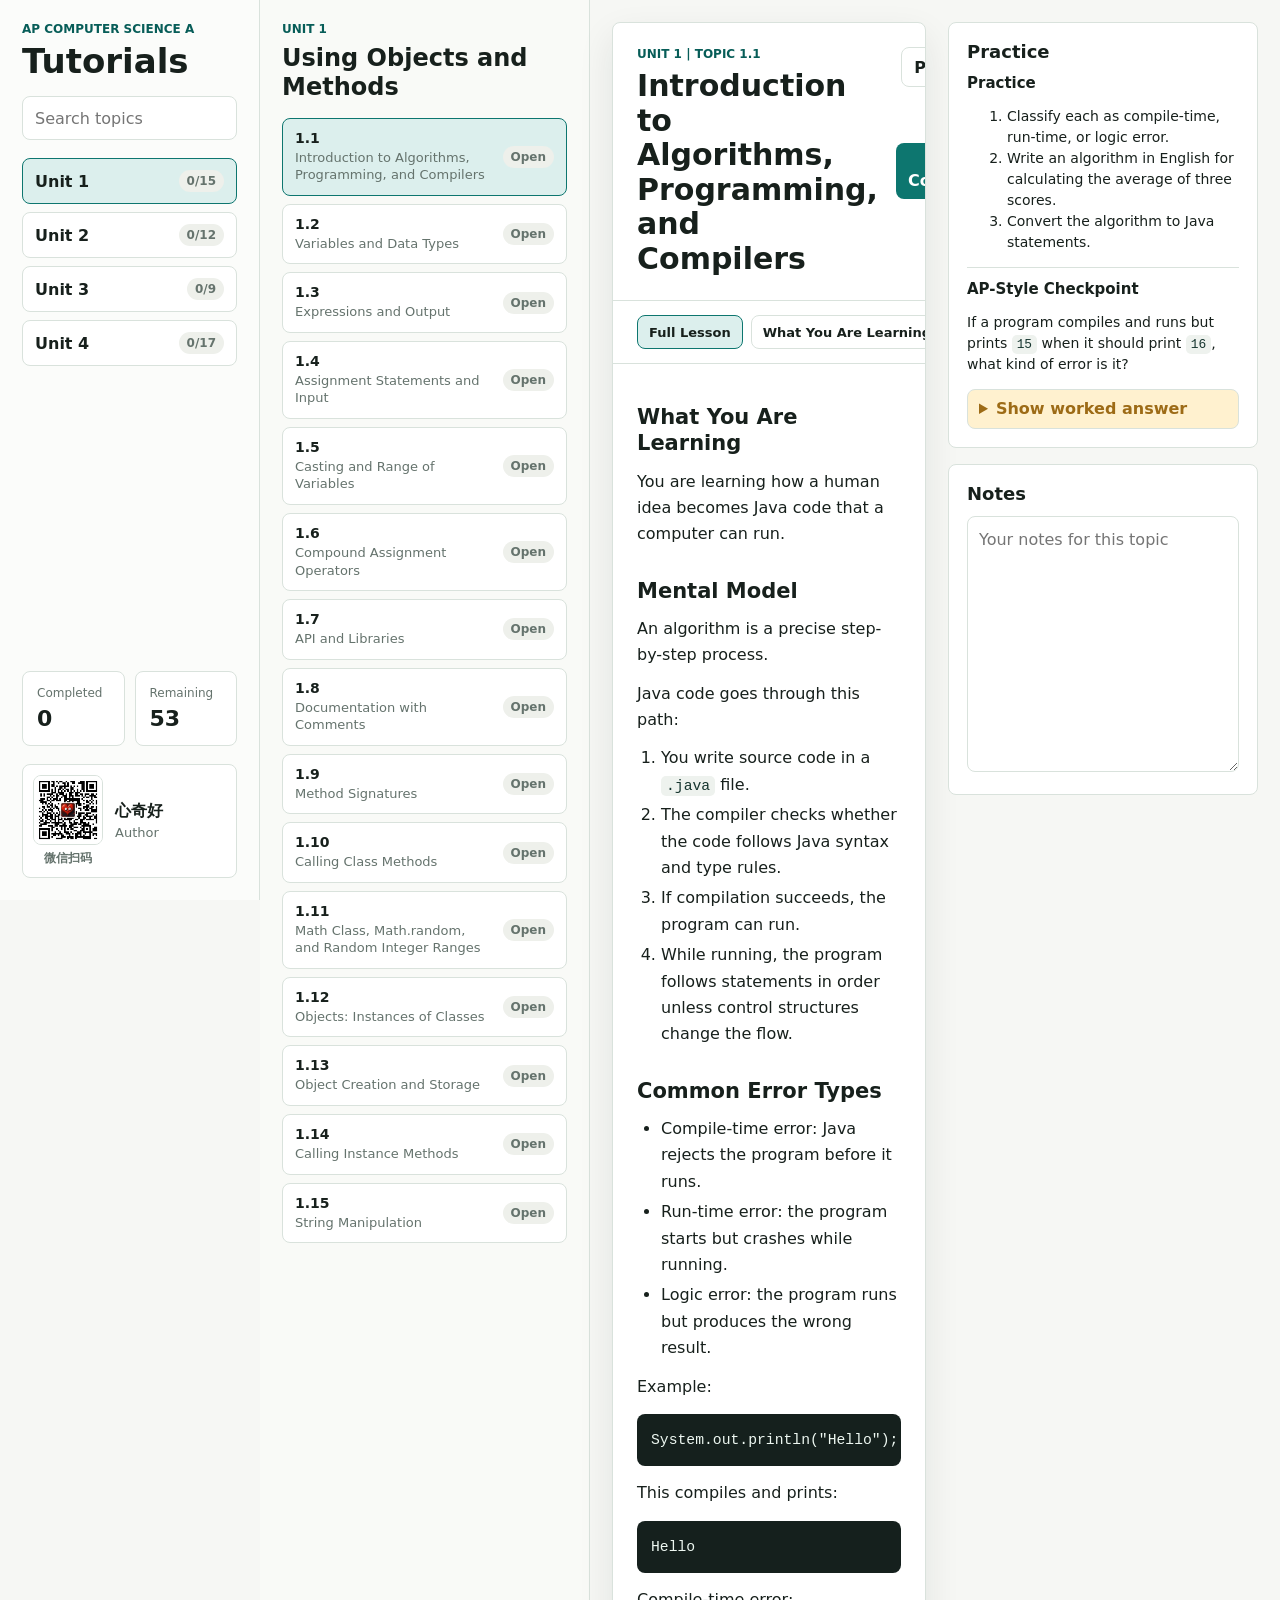
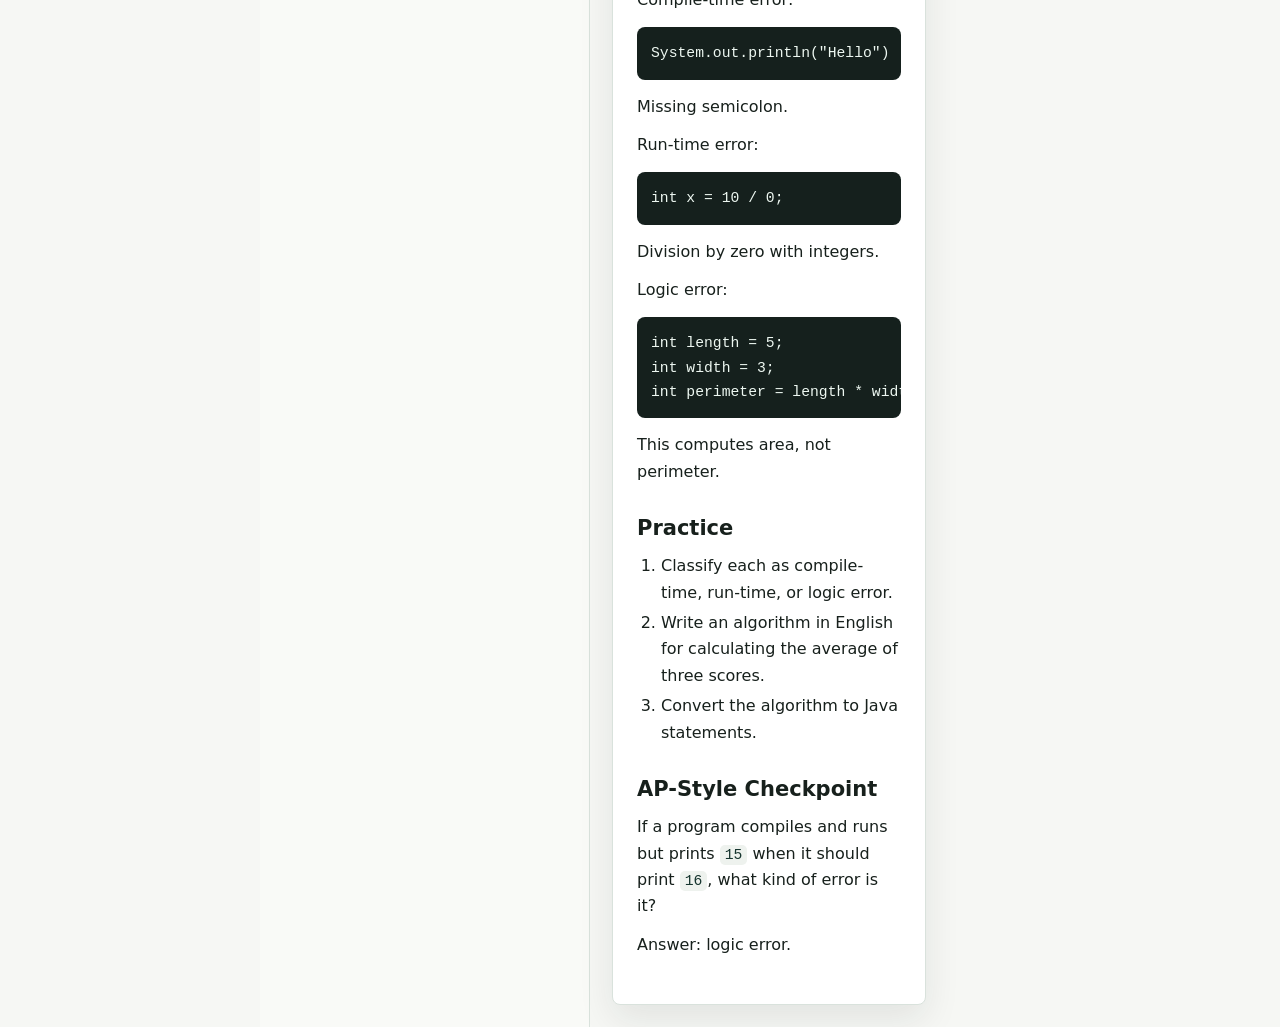
==== docs/Generated_Materials/Tutorial_Web_App/index.html @ f62cc9db "Publish APCSA learning site" ====
<!doctype html>
<html lang="en">
  <head>
    <meta charset="utf-8">
    <meta name="viewport" content="width=device-width, initial-scale=1">
    <title>AP CSA Tutorials</title>
    <link rel="stylesheet" href="styles.css">
  </head>
  <body>
    <div class="app-shell">
      <aside class="side-panel" aria-label="Tutorial navigation">
        <header class="brand">
          <p class="eyebrow">AP Computer Science A</p>
          <h1>Tutorials</h1>
        </header>

        <label class="search-box">
          <span class="visually-hidden">Search tutorials</span>
          <input id="searchInput" type="search" autocomplete="off" placeholder="Search topics">
        </label>

        <nav class="unit-nav" id="unitNav" aria-label="Units"></nav>

        <section class="progress-panel" aria-label="Progress">
          <div>
            <span class="label">Completed</span>
            <strong id="completeCount">0</strong>
          </div>
          <div>
            <span class="label">Remaining</span>
            <strong id="remainingCount">0</strong>
          </div>
        </section>

        <section class="contact-card" aria-label="Contact">
          <div class="qr-block">
            <img src="../QRCode.jpg" alt="WeChat QR code for 心奇好">
            <span>微信扫码</span>
          </div>
          <div>
            <h2>心奇好</h2>
            <p>Author</p>
          </div>
        </section>
      </aside>

      <main class="workspace">
        <section class="topic-rail" aria-label="Topics">
          <div class="topic-rail-head">
            <p class="eyebrow" id="activeUnitLabel">Unit</p>
            <h2 id="activeUnitTitle">Topics</h2>
          </div>
          <div class="topic-list" id="topicList"></div>
        </section>

        <section class="lesson-stage">
          <article class="lesson-panel" aria-labelledby="lessonTitle">
            <header class="lesson-head">
              <div>
                <p class="eyebrow" id="lessonMeta">Topic</p>
                <h2 id="lessonTitle"></h2>
              </div>
              <div class="lesson-actions">
                <button class="ghost-btn" id="prevBtn" type="button">Previous</button>
                <button class="ghost-btn" id="nextBtn" type="button">Next</button>
                <button class="primary-btn" id="completeBtn" type="button" aria-pressed="false">Mark Complete</button>
              </div>
            </header>

            <div class="section-tabs" id="sectionTabs" aria-label="Lesson sections"></div>
            <div class="lesson-content" id="lessonContent"></div>
          </article>

          <aside class="study-panel" aria-label="Practice and notes">
            <section class="tool-panel">
              <h2>Practice</h2>
              <div id="practicePanel"></div>
            </section>

            <section class="tool-panel">
              <h2>Notes</h2>
              <textarea id="notesArea" rows="10" spellcheck="true" placeholder="Your notes for this topic"></textarea>
            </section>
          </aside>
        </section>
      </main>
    </div>

    <script src="tutorial-data.js"></script>
    <script src="app.js"></script>
  </body>
</html>
---- docs/Generated_Materials/Tutorial_Web_App/styles.css ----
:root {
  color-scheme: light;
  --bg: #f6f7f4;
  --surface: #ffffff;
  --surface-soft: #edf4ef;
  --surface-warm: #fff4df;
  --ink: #17201c;
  --muted: #65736d;
  --line: #d9e2dc;
  --accent: #0d766f;
  --accent-strong: #075d58;
  --accent-soft: #dcefed;
  --ruby: #a33b55;
  --ruby-soft: #f8e4ea;
  --gold: #9d6b16;
  --gold-soft: #fff1cf;
  --code-bg: #15201d;
  --code-ink: #edf7f1;
  --shadow: 0 14px 36px rgba(25, 35, 31, 0.09);
  font-family: Inter, ui-sans-serif, system-ui, -apple-system, BlinkMacSystemFont, "Segoe UI", sans-serif;
}

* {
  box-sizing: border-box;
}

html {
  scroll-behavior: smooth;
}

body {
  margin: 0;
  background: var(--bg);
  color: var(--ink);
}

button,
input,
textarea {
  font: inherit;
}

button {
  border: 0;
  cursor: pointer;
}

button:focus-visible,
input:focus-visible,
textarea:focus-visible {
  outline: 3px solid rgba(13, 118, 111, 0.25);
  outline-offset: 2px;
}

.visually-hidden {
  position: absolute;
  width: 1px;
  height: 1px;
  padding: 0;
  margin: -1px;
  overflow: hidden;
  clip: rect(0, 0, 0, 0);
  white-space: nowrap;
  border: 0;
}

.app-shell {
  min-height: 100vh;
  display: grid;
  grid-template-columns: 260px minmax(0, 1fr);
}

.side-panel {
  position: sticky;
  top: 0;
  height: 100vh;
  padding: 22px;
  border-right: 1px solid var(--line);
  background: #fbfcfa;
  display: flex;
  flex-direction: column;
  gap: 18px;
}

.brand h1,
.topic-rail-head h2,
.lesson-head h2,
.tool-panel h2 {
  margin: 0;
  letter-spacing: 0;
}

.brand h1 {
  font-size: 34px;
  line-height: 1;
}

.eyebrow {
  margin: 0 0 8px;
  color: var(--accent-strong);
  font-size: 12px;
  font-weight: 800;
  letter-spacing: 0;
  text-transform: uppercase;
}

.search-box input {
  width: 100%;
  min-height: 44px;
  padding: 10px 12px;
  border: 1px solid var(--line);
  border-radius: 8px;
  background: var(--surface);
  color: var(--ink);
}

.unit-nav {
  display: grid;
  gap: 8px;
}

.unit-btn,
.topic-btn,
.section-tab,
.primary-btn,
.ghost-btn {
  border-radius: 8px;
}

.unit-btn,
.topic-btn {
  width: 100%;
  border: 1px solid var(--line);
  background: var(--surface);
  color: var(--ink);
  text-align: left;
}

.unit-btn {
  min-height: 46px;
  display: grid;
  grid-template-columns: 1fr auto;
  align-items: center;
  gap: 10px;
  padding: 10px 12px;
  font-weight: 800;
}

.unit-btn.active,
.topic-btn.active,
.section-tab.active {
  border-color: var(--accent);
  background: var(--accent-soft);
}

.unit-count,
.topic-status {
  min-width: 36px;
  padding: 4px 8px;
  border-radius: 999px;
  background: #eef0eb;
  color: var(--muted);
  font-size: 12px;
  font-weight: 800;
  text-align: center;
}

.topic-status.done {
  background: var(--accent);
  color: #ffffff;
}

.progress-panel {
  margin-top: auto;
  display: grid;
  grid-template-columns: 1fr 1fr;
  gap: 10px;
}

.progress-panel > div {
  min-width: 0;
  padding: 14px;
  border: 1px solid var(--line);
  border-radius: 8px;
  background: var(--surface);
}

.label {
  display: block;
  margin-bottom: 6px;
  color: var(--muted);
  font-size: 12px;
}

.progress-panel strong {
  font-size: 22px;
}

.contact-card {
  display: grid;
  grid-template-columns: 70px minmax(0, 1fr);
  gap: 12px;
  align-items: center;
  padding: 10px;
  border: 1px solid var(--line);
  border-radius: 8px;
  background: var(--surface);
}

.qr-block {
  display: grid;
  gap: 5px;
  justify-items: center;
}

.qr-block img {
  width: 70px;
  aspect-ratio: 1;
  object-fit: cover;
  border: 1px solid var(--line);
  border-radius: 8px;
}

.qr-block span {
  color: var(--muted);
  font-size: 12px;
  font-weight: 800;
}

.contact-card h2 {
  margin: 0 0 4px;
  font-size: 16px;
  line-height: 1.2;
  letter-spacing: 0;
}

.contact-card p {
  margin: 0;
  color: var(--muted);
  font-size: 13px;
  line-height: 1.35;
}

.contact-card a {
  display: inline-block;
  margin-top: 6px;
  color: var(--accent);
  font-size: 13px;
  font-weight: 800;
  text-decoration: none;
  overflow-wrap: anywhere;
}

.workspace {
  min-width: 0;
  display: grid;
  grid-template-columns: 330px minmax(0, 1fr);
}

.topic-rail {
  min-height: 100vh;
  padding: 22px;
  border-right: 1px solid var(--line);
  background: #f9faf7;
}

.topic-rail-head {
  margin-bottom: 16px;
}

.topic-rail-head h2 {
  font-size: 24px;
  line-height: 1.2;
}

.topic-list {
  display: grid;
  gap: 8px;
}

.topic-btn {
  min-height: 56px;
  display: grid;
  grid-template-columns: minmax(0, 1fr) auto;
  align-items: center;
  gap: 10px;
  padding: 11px 12px;
}

.topic-title {
  min-width: 0;
}

.topic-title strong,
.topic-title span {
  display: block;
}

.topic-title strong {
  margin-bottom: 3px;
  font-size: 14px;
}

.topic-title span {
  color: var(--muted);
  font-size: 13px;
  line-height: 1.35;
  overflow-wrap: anywhere;
}

.lesson-stage {
  min-width: 0;
  display: grid;
  grid-template-columns: minmax(0, 1fr) 310px;
  gap: 22px;
  padding: 22px;
}

.lesson-panel,
.tool-panel {
  border: 1px solid var(--line);
  border-radius: 8px;
  background: var(--surface);
  box-shadow: var(--shadow);
}

.lesson-panel {
  min-width: 0;
  overflow: hidden;
}

.lesson-head {
  display: flex;
  align-items: flex-start;
  justify-content: space-between;
  gap: 18px;
  padding: 24px;
  border-bottom: 1px solid var(--line);
}

.lesson-head h2 {
  font-size: 30px;
  line-height: 1.15;
}

.lesson-actions {
  display: flex;
  flex-wrap: wrap;
  justify-content: flex-end;
  gap: 8px;
}

.primary-btn,
.ghost-btn {
  min-height: 40px;
  padding: 9px 12px;
  font-weight: 800;
}

.primary-btn {
  background: var(--accent);
  color: #ffffff;
}

.primary-btn.is-complete {
  background: var(--ruby);
}

.ghost-btn {
  border: 1px solid var(--line);
  background: var(--surface);
  color: var(--ink);
}

.primary-btn:hover {
  background: var(--accent-strong);
}

.primary-btn.is-complete:hover {
  background: #842c43;
}

.ghost-btn:hover,
.unit-btn:hover,
.topic-btn:hover,
.section-tab:hover {
  background: var(--surface-soft);
}

.section-tabs {
  display: flex;
  gap: 8px;
  overflow-x: auto;
  padding: 14px 24px;
  border-bottom: 1px solid var(--line);
}

.section-tab {
  flex: 0 0 auto;
  min-height: 34px;
  padding: 7px 11px;
  border: 1px solid var(--line);
  background: var(--surface);
  color: var(--ink);
  font-size: 13px;
  font-weight: 800;
}

.lesson-content {
  max-width: 880px;
  padding: 10px 24px 34px;
  line-height: 1.65;
}

.lesson-content h2,
.lesson-content h3 {
  margin: 30px 0 10px;
  font-size: 21px;
  line-height: 1.25;
}

.lesson-content h4,
.lesson-content h5,
.lesson-content h6 {
  margin: 22px 0 8px;
  font-size: 17px;
}

.lesson-content p {
  margin: 12px 0;
}

.lesson-content ul,
.lesson-content ol {
  margin: 12px 0;
  padding-left: 24px;
}

.lesson-content li + li {
  margin-top: 4px;
}

.lesson-content code,
.tool-panel code {
  border-radius: 5px;
  padding: 2px 5px;
  background: #eef2ee;
  color: #16352f;
  font-family: ui-monospace, SFMono-Regular, Menlo, Consolas, "Liberation Mono", monospace;
  font-size: 0.92em;
}

.lesson-content pre,
.tool-panel pre {
  overflow-x: auto;
  margin: 14px 0;
  padding: 14px;
  border-radius: 8px;
  background: var(--code-bg);
  color: var(--code-ink);
}

.lesson-content pre code,
.tool-panel pre code {
  padding: 0;
  background: transparent;
  color: inherit;
}

.lesson-content table {
  width: 100%;
  border-collapse: collapse;
  margin: 16px 0;
  font-size: 14px;
}

.lesson-content th,
.lesson-content td {
  padding: 9px 10px;
  border: 1px solid var(--line);
  text-align: left;
  vertical-align: top;
}

.lesson-content th {
  background: var(--surface-soft);
}

.study-panel {
  min-width: 0;
  display: grid;
  align-content: start;
  gap: 16px;
}

.tool-panel {
  padding: 18px;
  box-shadow: none;
}

.tool-panel h2 {
  margin-bottom: 12px;
  font-size: 18px;
}

.empty-state {
  margin: 0;
  color: var(--muted);
  line-height: 1.45;
}

.practice-item {
  border-top: 1px solid var(--line);
  padding-top: 12px;
}

.practice-item:first-child {
  border-top: 0;
  padding-top: 0;
}

.practice-item + .practice-item {
  margin-top: 14px;
}

.practice-item h3 {
  margin: 0 0 8px;
  font-size: 15px;
}

.practice-body {
  color: var(--ink);
  font-size: 14px;
  line-height: 1.5;
}

.answer-toggle {
  margin-top: 10px;
  border: 1px solid var(--line);
  border-radius: 8px;
  background: var(--gold-soft);
}

.answer-toggle summary {
  min-height: 38px;
  padding: 9px 11px;
  color: var(--gold);
  cursor: pointer;
  font-weight: 800;
}

.answer-toggle .answer-body {
  padding: 0 11px 12px;
}

textarea {
  width: 100%;
  min-height: 190px;
  resize: vertical;
  padding: 11px;
  border: 1px solid var(--line);
  border-radius: 8px;
  background: var(--surface);
  color: var(--ink);
  line-height: 1.45;
}

.no-results {
  margin: 10px 0;
  padding: 14px;
  border: 1px solid var(--line);
  border-radius: 8px;
  background: var(--surface-warm);
  color: var(--gold);
  font-weight: 800;
}

@media (max-width: 1180px) {
  .workspace {
    grid-template-columns: 280px minmax(0, 1fr);
  }

  .lesson-stage {
    grid-template-columns: 1fr;
  }

  .study-panel {
    grid-template-columns: 1fr 1fr;
  }
}

@media (max-width: 900px) {
  .app-shell,
  .workspace {
    display: block;
  }

  .side-panel {
    position: static;
    height: auto;
    border-right: 0;
    border-bottom: 1px solid var(--line);
  }

  .unit-nav {
    grid-template-columns: repeat(2, minmax(0, 1fr));
  }

  .topic-rail {
    min-height: auto;
    border-right: 0;
    border-bottom: 1px solid var(--line);
  }

  .topic-list {
    grid-template-columns: repeat(2, minmax(0, 1fr));
  }

  .lesson-head {
    display: grid;
  }

  .lesson-actions {
    justify-content: flex-start;
  }
}

@media (max-width: 640px) {
  .side-panel,
  .topic-rail,
  .lesson-stage {
    padding: 16px;
  }

  .unit-nav,
  .topic-list,
  .study-panel {
    grid-template-columns: 1fr;
  }

  .contact-card {
    grid-template-columns: 58px minmax(0, 1fr);
  }

  .qr-block img {
    width: 58px;
  }

  .lesson-head {
    padding: 18px;
  }

  .lesson-head h2 {
    font-size: 24px;
  }

  .section-tabs {
    padding: 12px 18px;
  }

  .lesson-content {
    padding: 8px 18px 26px;
  }
}
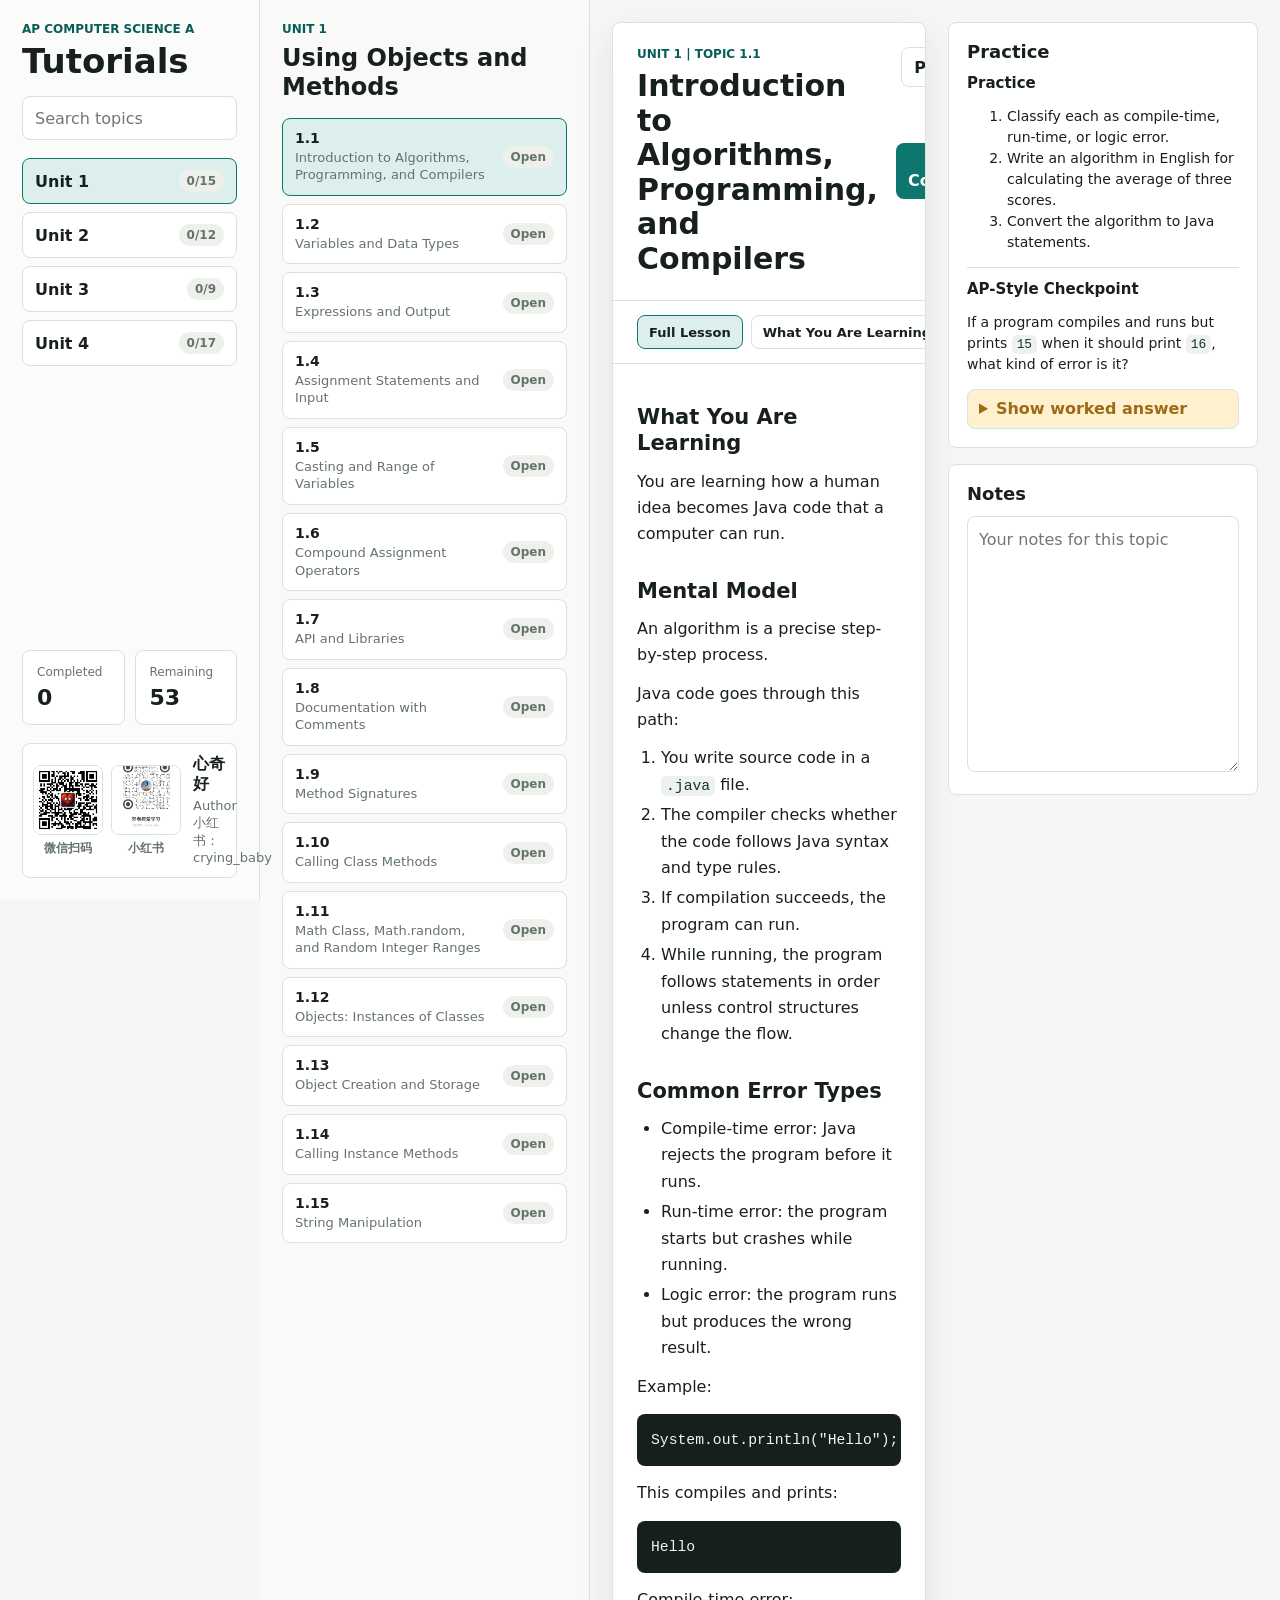
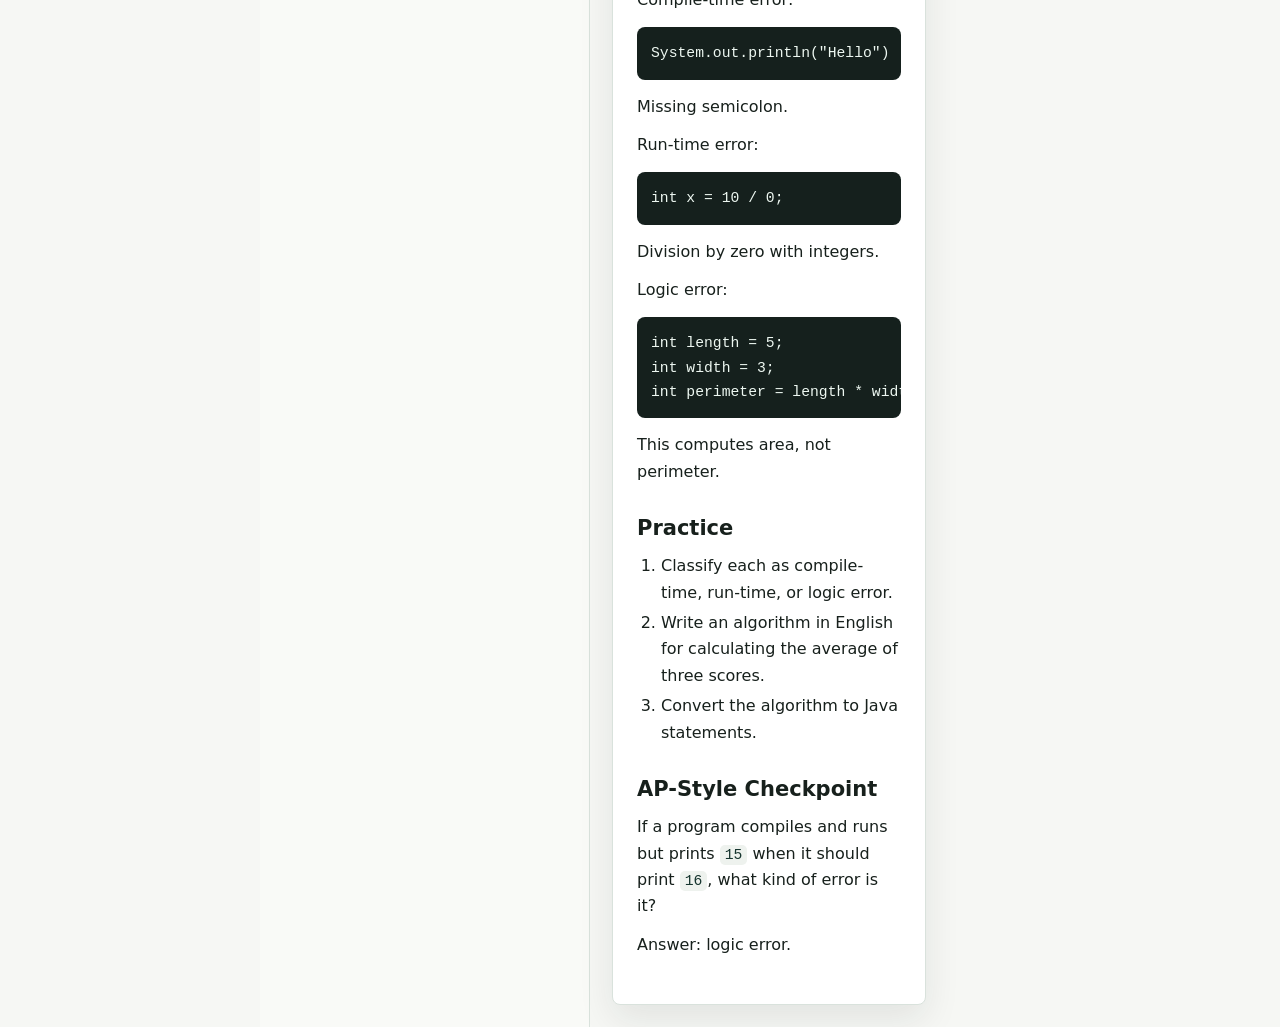
==== commit 2d9a0fc2: "Add Xiaohongshu contact QR" ====
--- a/docs/Generated_Materials/Tutorial_Web_App/index.html
+++ b/docs/Generated_Materials/Tutorial_Web_App/index.html
@@ -33,13 +33,20 @@
         </section>
 
         <section class="contact-card" aria-label="Contact">
-          <div class="qr-block">
-            <img src="../QRCode.jpg" alt="WeChat QR code for 心奇好">
-            <span>微信扫码</span>
+          <div class="qr-list" aria-label="Contact QR codes">
+            <div class="qr-block">
+              <img src="../QRCode.jpg" alt="WeChat QR code for 心奇好">
+              <span>微信扫码</span>
+            </div>
+            <div class="qr-block">
+              <img src="../XiaohongshuQR.jpg" alt="Xiaohongshu QR code for 心奇好">
+              <span>小红书</span>
+            </div>
           </div>
           <div>
             <h2>心奇好</h2>
             <p>Author</p>
+            <p>小红书：crying_baby</p>
           </div>
         </section>
       </aside>
--- a/docs/Generated_Materials/Tutorial_Web_App/styles.css
+++ b/docs/Generated_Materials/Tutorial_Web_App/styles.css
@@ -198,13 +198,19 @@
 
 .contact-card {
   display: grid;
-  grid-template-columns: 70px minmax(0, 1fr);
+  grid-template-columns: max-content minmax(0, 1fr);
   gap: 12px;
   align-items: center;
   padding: 10px;
   border: 1px solid var(--line);
   border-radius: 8px;
   background: var(--surface);
+}
+
+.qr-list {
+  display: flex;
+  flex-wrap: wrap;
+  gap: 8px;
 }
 
 .qr-block {
@@ -639,7 +645,11 @@
   }
 
   .contact-card {
-    grid-template-columns: 58px minmax(0, 1fr);
+    grid-template-columns: 1fr;
+  }
+
+  .qr-list {
+    justify-content: center;
   }
 
   .qr-block img {
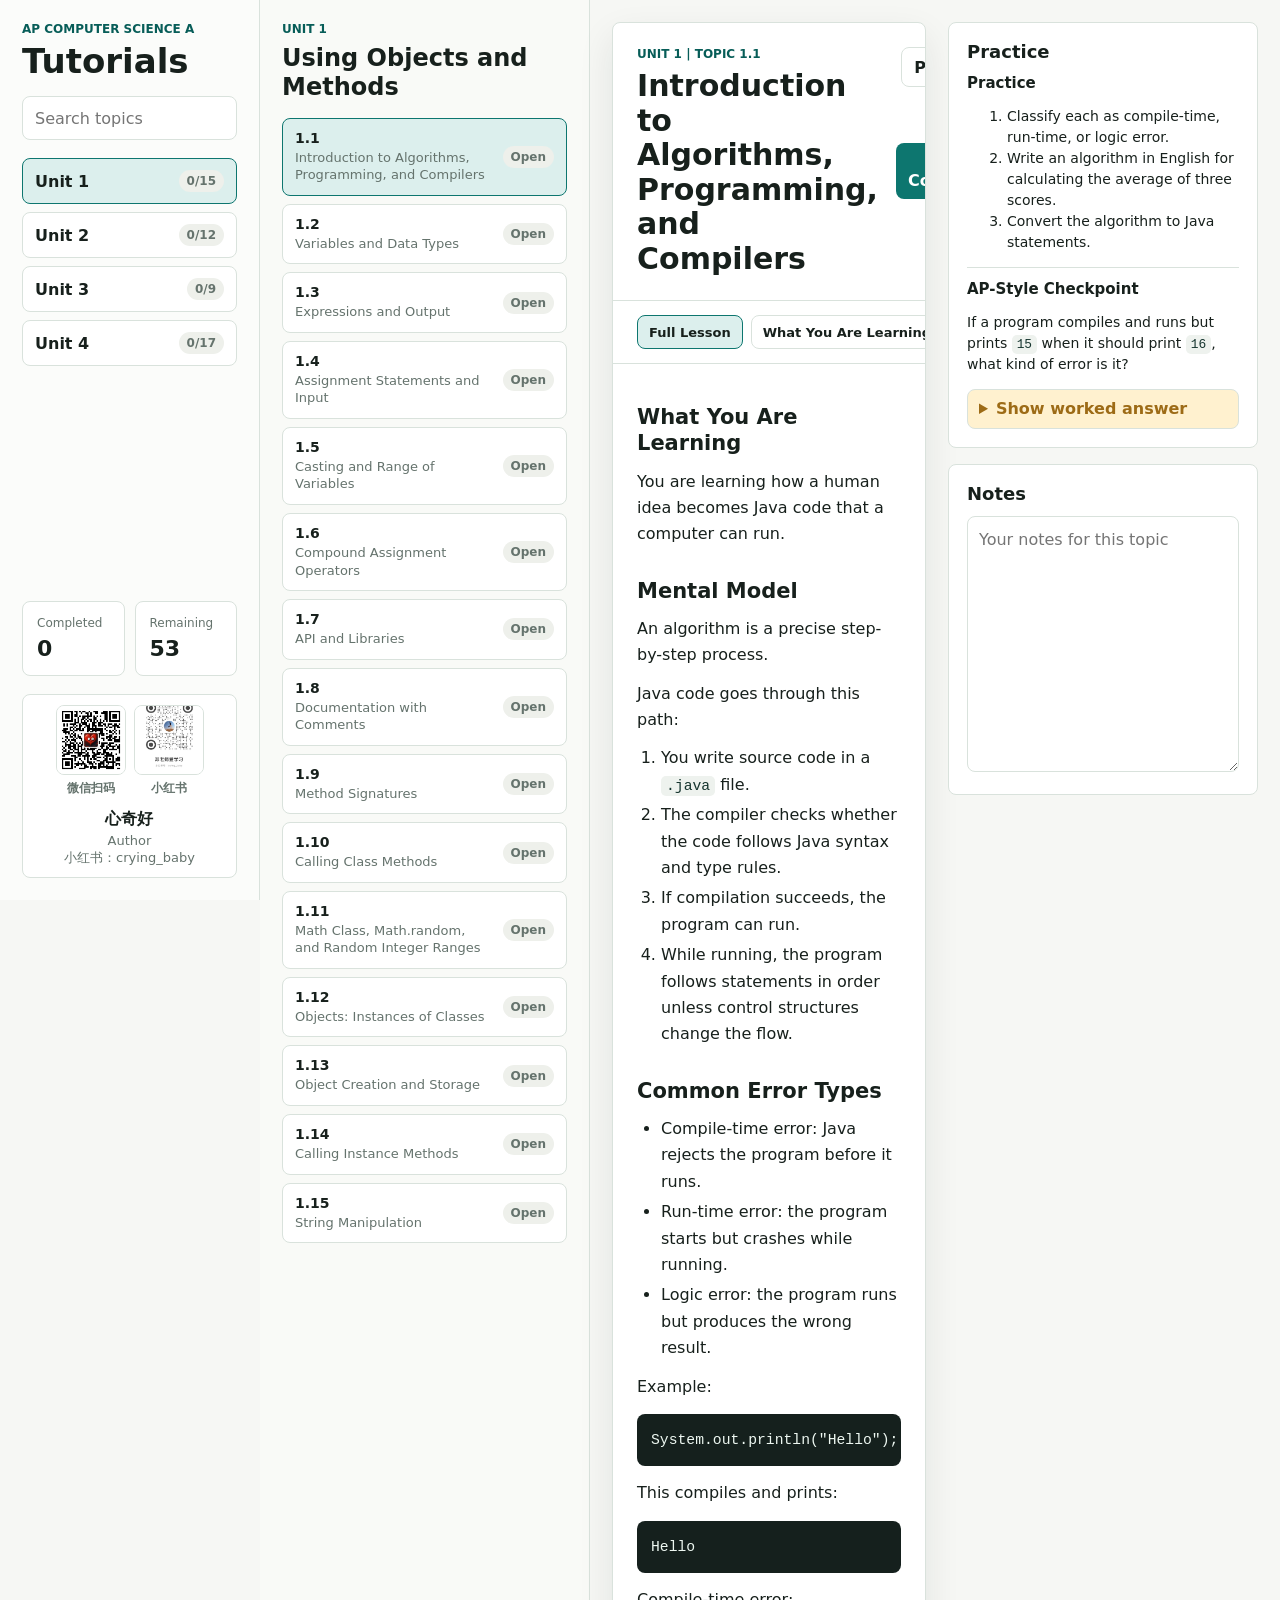
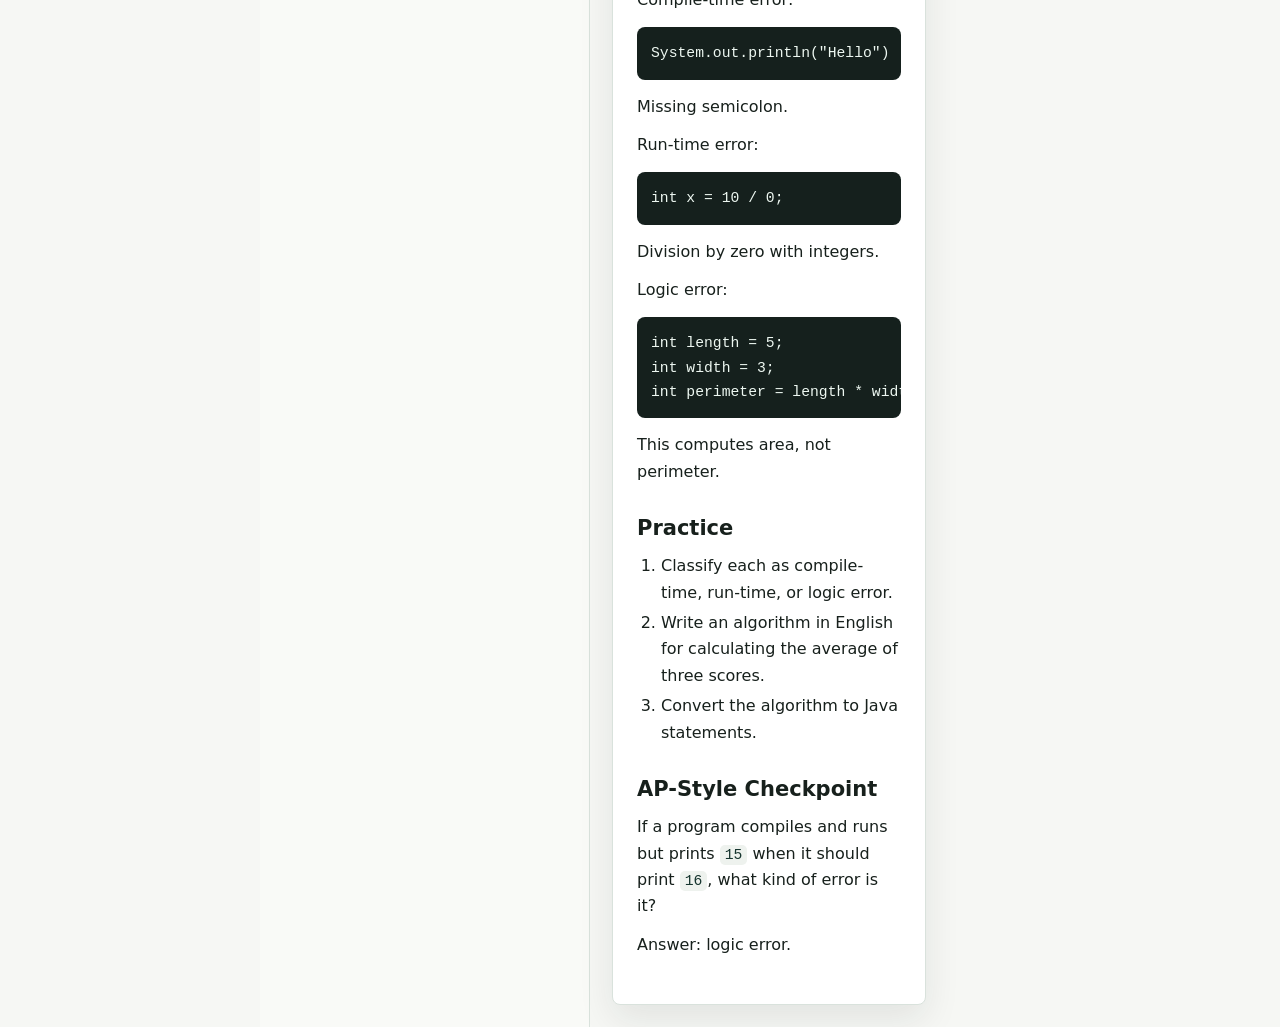
==== commit ceb15126: "Refine tutorial contact layout" ====
--- a/docs/Generated_Materials/Tutorial_Web_App/index.html
+++ b/docs/Generated_Materials/Tutorial_Web_App/index.html
@@ -5,6 +5,21 @@
     <meta name="viewport" content="width=device-width, initial-scale=1">
     <title>AP CSA Tutorials</title>
     <link rel="stylesheet" href="styles.css">
+    <style>
+      .contact-card {
+        grid-template-columns: 1fr;
+        justify-items: center;
+        text-align: center;
+      }
+
+      .qr-list {
+        justify-content: center;
+      }
+
+      .qr-block img {
+        object-position: top center;
+      }
+    </style>
   </head>
   <body>
     <div class="app-shell">
--- a/docs/Generated_Materials/Tutorial_Web_App/styles.css
+++ b/docs/Generated_Materials/Tutorial_Web_App/styles.css
@@ -198,10 +198,12 @@
 
 .contact-card {
   display: grid;
-  grid-template-columns: max-content minmax(0, 1fr);
+  grid-template-columns: 1fr;
   gap: 12px;
+  justify-items: center;
   align-items: center;
   padding: 10px;
+  text-align: center;
   border: 1px solid var(--line);
   border-radius: 8px;
   background: var(--surface);
@@ -211,6 +213,7 @@
   display: flex;
   flex-wrap: wrap;
   gap: 8px;
+  justify-content: center;
 }
 
 .qr-block {
@@ -648,10 +651,6 @@
     grid-template-columns: 1fr;
   }
 
-  .qr-list {
-    justify-content: center;
-  }
-
   .qr-block img {
     width: 58px;
   }
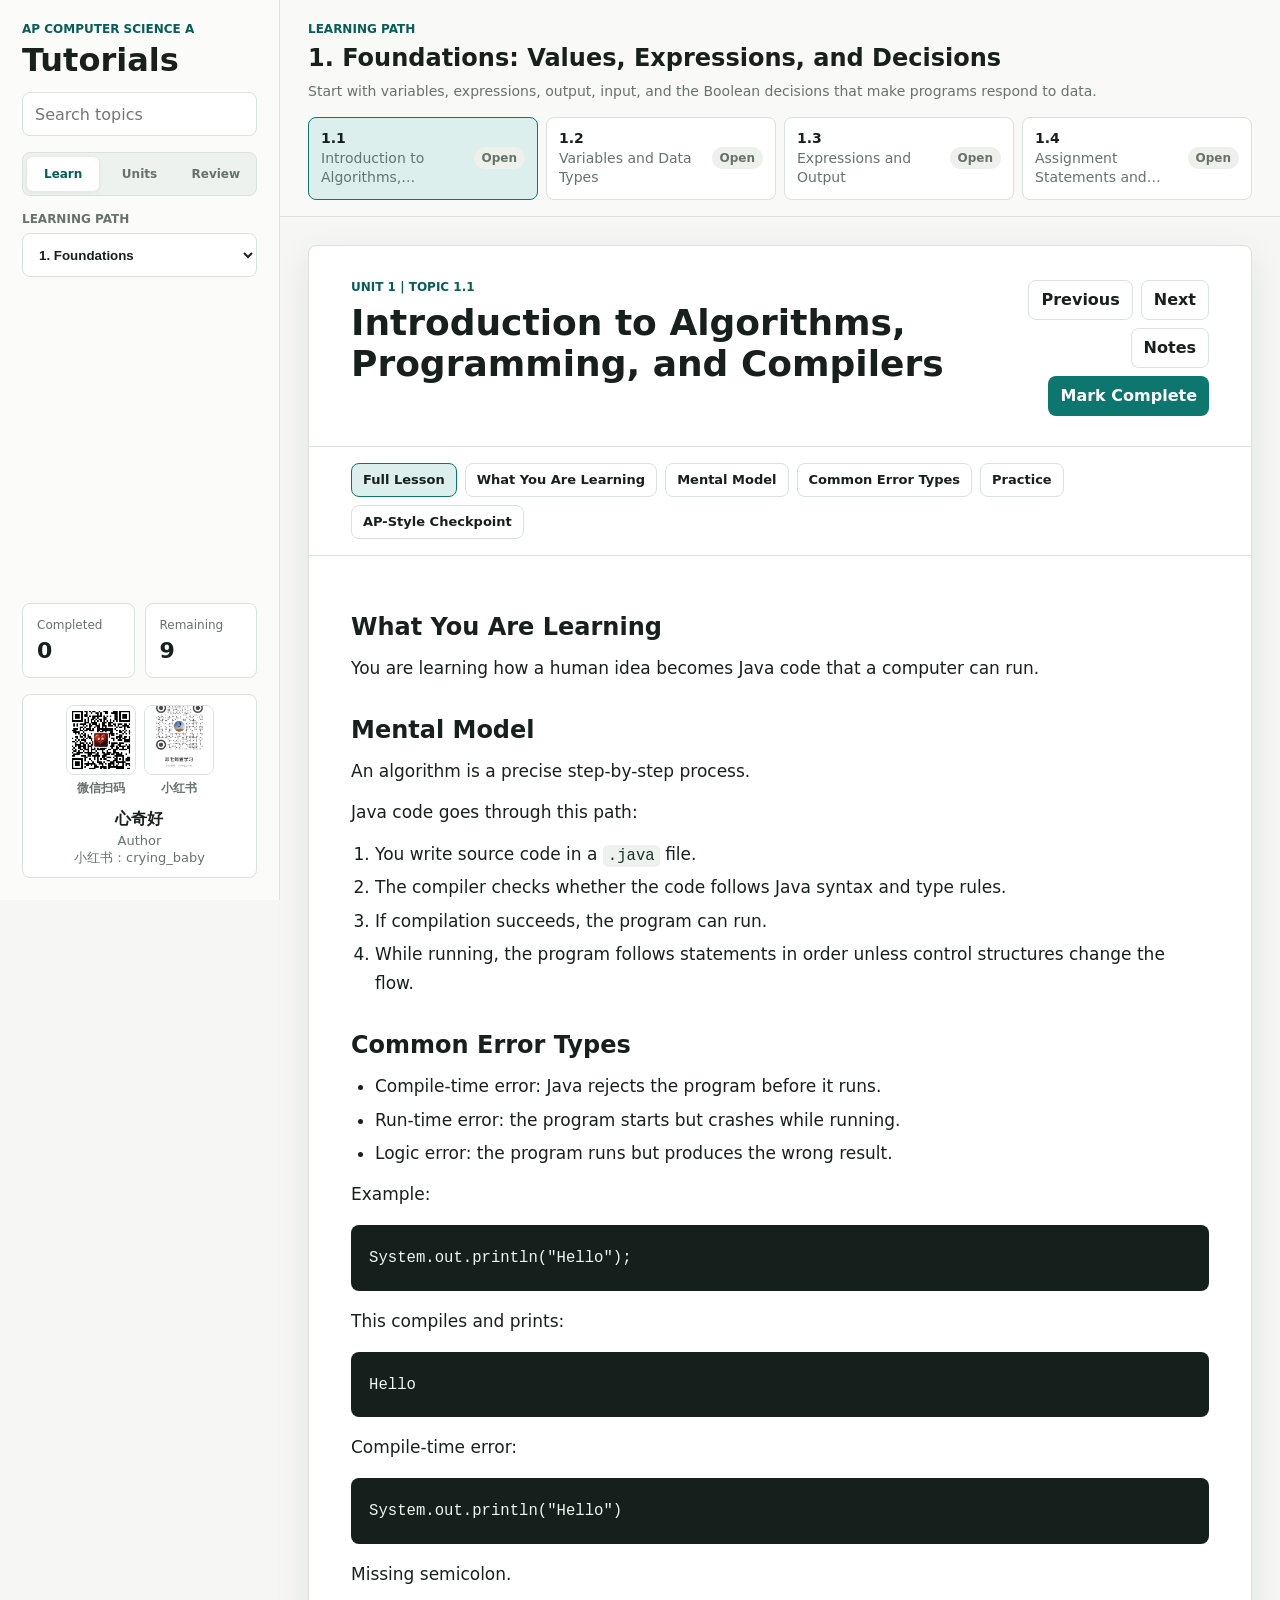
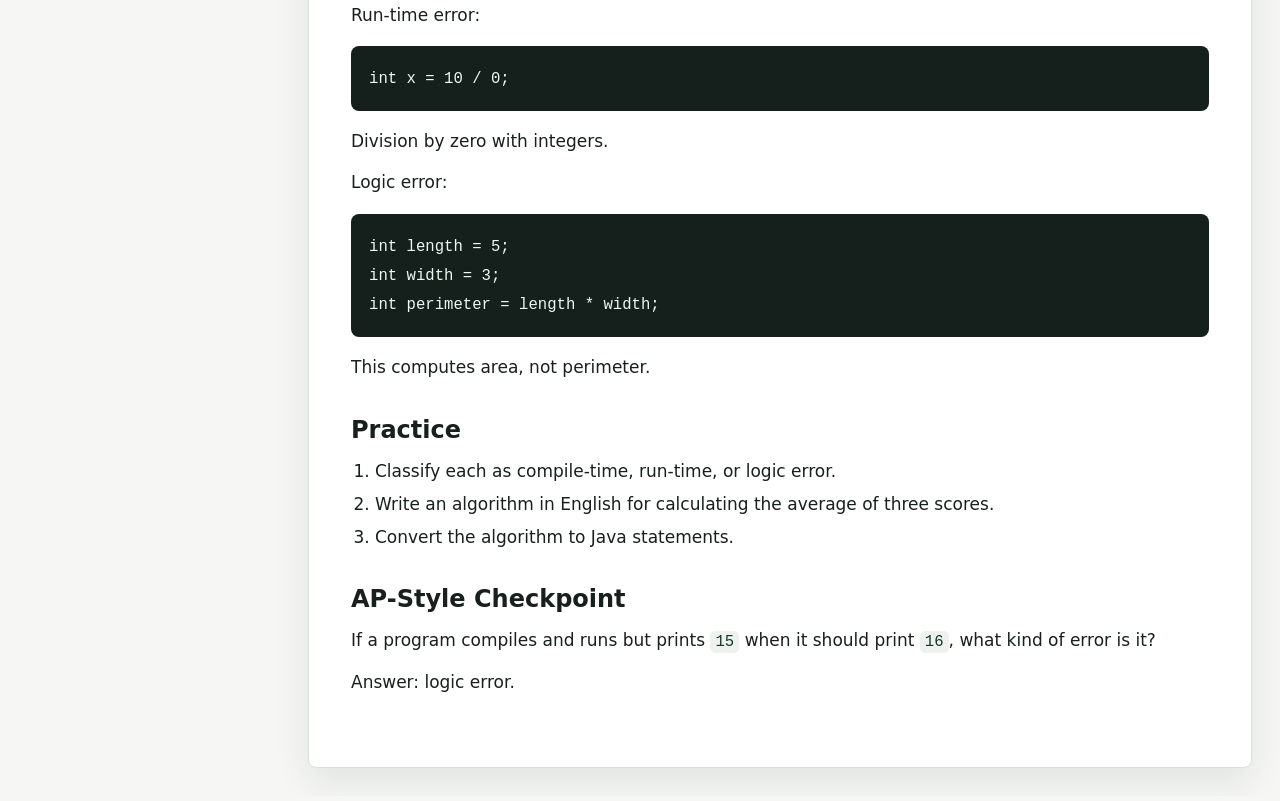
==== commit 48dacfa9: "Refine tutorial learning layout" ====
--- a/docs/Generated_Materials/Tutorial_Web_App/index.html
+++ b/docs/Generated_Materials/Tutorial_Web_App/index.html
@@ -33,6 +33,8 @@
           <span class="visually-hidden">Search tutorials</span>
           <input id="searchInput" type="search" autocomplete="off" placeholder="Search topics">
         </label>
+
+        <div class="mode-tabs" id="modeTabs" aria-label="Tutorial mode"></div>
 
         <nav class="unit-nav" id="unitNav" aria-label="Units"></nav>
 
@@ -71,6 +73,7 @@
           <div class="topic-rail-head">
             <p class="eyebrow" id="activeUnitLabel">Unit</p>
             <h2 id="activeUnitTitle">Topics</h2>
+            <p class="context-description" id="activeContextDescription"></p>
           </div>
           <div class="topic-list" id="topicList"></div>
         </section>
@@ -85,25 +88,21 @@
               <div class="lesson-actions">
                 <button class="ghost-btn" id="prevBtn" type="button">Previous</button>
                 <button class="ghost-btn" id="nextBtn" type="button">Next</button>
+                <button class="ghost-btn" id="notesToggleBtn" type="button" aria-expanded="false" aria-controls="notesDrawer">Notes</button>
                 <button class="primary-btn" id="completeBtn" type="button" aria-pressed="false">Mark Complete</button>
               </div>
             </header>
 
             <div class="section-tabs" id="sectionTabs" aria-label="Lesson sections"></div>
+            <section class="notes-drawer" id="notesDrawer" aria-label="Notes">
+              <div class="notes-head">
+                <h2>Notes</h2>
+                <button class="ghost-btn small-btn" id="notesCloseBtn" type="button">Close</button>
+              </div>
+              <textarea id="notesArea" rows="8" spellcheck="true" placeholder="Your notes for this topic"></textarea>
+            </section>
             <div class="lesson-content" id="lessonContent"></div>
           </article>
-
-          <aside class="study-panel" aria-label="Practice and notes">
-            <section class="tool-panel">
-              <h2>Practice</h2>
-              <div id="practicePanel"></div>
-            </section>
-
-            <section class="tool-panel">
-              <h2>Notes</h2>
-              <textarea id="notesArea" rows="10" spellcheck="true" placeholder="Your notes for this topic"></textarea>
-            </section>
-          </aside>
         </section>
       </main>
     </div>
--- a/docs/Generated_Materials/Tutorial_Web_App/styles.css
+++ b/docs/Generated_Materials/Tutorial_Web_App/styles.css
@@ -67,31 +67,32 @@
 .app-shell {
   min-height: 100vh;
   display: grid;
-  grid-template-columns: 260px minmax(0, 1fr);
+  grid-template-columns: 280px minmax(0, 1fr);
 }
 
 .side-panel {
   position: sticky;
   top: 0;
   height: 100vh;
+  overflow-y: auto;
   padding: 22px;
   border-right: 1px solid var(--line);
   background: #fbfcfa;
   display: flex;
   flex-direction: column;
-  gap: 18px;
+  gap: 16px;
 }
 
 .brand h1,
 .topic-rail-head h2,
 .lesson-head h2,
-.tool-panel h2 {
+.notes-head h2 {
   margin: 0;
   letter-spacing: 0;
 }
 
 .brand h1 {
-  font-size: 34px;
+  font-size: 32px;
   line-height: 1;
 }
 
@@ -114,9 +115,46 @@
   color: var(--ink);
 }
 
+.mode-tabs {
+  display: grid;
+  grid-template-columns: repeat(3, minmax(0, 1fr));
+  gap: 4px;
+  padding: 4px;
+  border: 1px solid var(--line);
+  border-radius: 8px;
+  background: #eef2ee;
+}
+
+.mode-tab {
+  min-height: 34px;
+  padding: 7px 6px;
+  border-radius: 6px;
+  background: transparent;
+  color: var(--muted);
+  font-size: 12px;
+  font-weight: 900;
+}
+
+.mode-tab.active {
+  background: var(--surface);
+  color: var(--accent-strong);
+  box-shadow: 0 1px 4px rgba(25, 35, 31, 0.08);
+}
+
 .unit-nav {
   display: grid;
   gap: 8px;
+  min-height: 0;
+  max-height: 42vh;
+  overflow: auto;
+  padding-right: 2px;
+}
+
+.picker-nav {
+  display: block;
+  max-height: none;
+  overflow: visible;
+  padding-right: 0;
 }
 
 .unit-btn,
@@ -196,6 +234,29 @@
   font-size: 22px;
 }
 
+.context-picker {
+  display: grid;
+  gap: 7px;
+}
+
+.context-picker span {
+  color: var(--muted);
+  font-size: 12px;
+  font-weight: 800;
+  text-transform: uppercase;
+}
+
+.context-picker select {
+  width: 100%;
+  min-height: 44px;
+  padding: 9px 38px 9px 12px;
+  border: 1px solid var(--line);
+  border-radius: 8px;
+  background: var(--surface);
+  color: var(--ink);
+  font-weight: 800;
+}
+
 .contact-card {
   display: grid;
   grid-template-columns: 1fr;
@@ -226,6 +287,7 @@
   width: 70px;
   aspect-ratio: 1;
   object-fit: cover;
+  object-position: top center;
   border: 1px solid var(--line);
   border-radius: 8px;
 }
@@ -262,19 +324,20 @@
 
 .workspace {
   min-width: 0;
-  display: grid;
-  grid-template-columns: 330px minmax(0, 1fr);
+  display: block;
 }
 
 .topic-rail {
-  min-height: 100vh;
-  padding: 22px;
-  border-right: 1px solid var(--line);
+  min-height: 0;
+  display: block;
+  padding: 22px 28px 0;
+  border-right: 0;
+  border-bottom: 1px solid var(--line);
   background: #f9faf7;
 }
 
 .topic-rail-head {
-  margin-bottom: 16px;
+  margin-bottom: 14px;
 }
 
 .topic-rail-head h2 {
@@ -282,18 +345,33 @@
   line-height: 1.2;
 }
 
+.context-description {
+  margin: 8px 0 0;
+  color: var(--muted);
+  font-size: 14px;
+  line-height: 1.45;
+  max-width: 860px;
+}
+
 .topic-list {
-  display: grid;
+  display: flex;
   gap: 8px;
+  min-height: 0;
+  overflow-x: auto;
+  overflow-y: hidden;
+  padding: 2px 2px 16px;
+  scroll-snap-type: x proximity;
 }
 
 .topic-btn {
-  min-height: 56px;
+  flex: 0 0 230px;
+  min-height: 68px;
   display: grid;
   grid-template-columns: minmax(0, 1fr) auto;
   align-items: center;
   gap: 10px;
-  padding: 11px 12px;
+  padding: 12px;
+  scroll-snap-align: start;
 }
 
 .topic-title {
@@ -312,21 +390,21 @@
 
 .topic-title span {
   color: var(--muted);
-  font-size: 13px;
+  display: -webkit-box;
+  overflow: hidden;
+  -webkit-box-orient: vertical;
+  -webkit-line-clamp: 2;
+  font-size: 14px;
   line-height: 1.35;
   overflow-wrap: anywhere;
 }
 
 .lesson-stage {
   min-width: 0;
-  display: grid;
-  grid-template-columns: minmax(0, 1fr) 310px;
-  gap: 22px;
-  padding: 22px;
-}
-
-.lesson-panel,
-.tool-panel {
+  padding: 28px;
+}
+
+.lesson-panel {
   border: 1px solid var(--line);
   border-radius: 8px;
   background: var(--surface);
@@ -335,6 +413,8 @@
 
 .lesson-panel {
   min-width: 0;
+  max-width: 1100px;
+  margin: 0 auto;
   overflow: hidden;
 }
 
@@ -342,13 +422,13 @@
   display: flex;
   align-items: flex-start;
   justify-content: space-between;
-  gap: 18px;
-  padding: 24px;
+  gap: 28px;
+  padding: 34px 42px 30px;
   border-bottom: 1px solid var(--line);
 }
 
 .lesson-head h2 {
-  font-size: 30px;
+  font-size: 36px;
   line-height: 1.15;
 }
 
@@ -356,6 +436,7 @@
   display: flex;
   flex-wrap: wrap;
   justify-content: flex-end;
+  min-width: 235px;
   gap: 8px;
 }
 
@@ -373,6 +454,12 @@
 
 .primary-btn.is-complete {
   background: var(--ruby);
+}
+
+.ghost-btn.active {
+  border-color: var(--accent);
+  background: var(--accent-soft);
+  color: var(--accent-strong);
 }
 
 .ghost-btn {
@@ -398,9 +485,10 @@
 
 .section-tabs {
   display: flex;
+  flex-wrap: wrap;
   gap: 8px;
-  overflow-x: auto;
-  padding: 14px 24px;
+  overflow-x: visible;
+  padding: 16px 42px;
   border-bottom: 1px solid var(--line);
 }
 
@@ -415,16 +503,46 @@
   font-weight: 800;
 }
 
+.notes-drawer {
+  display: none;
+  padding: 18px 42px;
+  border-bottom: 1px solid var(--line);
+  background: #fbfcfa;
+}
+
+.notes-drawer.active {
+  display: block;
+}
+
+.notes-head {
+  display: flex;
+  align-items: center;
+  justify-content: space-between;
+  gap: 14px;
+  margin-bottom: 12px;
+}
+
+.notes-head h2 {
+  font-size: 18px;
+}
+
+.small-btn {
+  min-height: 34px;
+  padding: 7px 10px;
+  font-size: 13px;
+}
+
 .lesson-content {
-  max-width: 880px;
-  padding: 10px 24px 34px;
-  line-height: 1.65;
+  max-width: none;
+  padding: 24px 42px 58px;
+  font-size: 17px;
+  line-height: 1.72;
 }
 
 .lesson-content h2,
 .lesson-content h3 {
-  margin: 30px 0 10px;
-  font-size: 21px;
+  margin: 32px 0 12px;
+  font-size: 24px;
   line-height: 1.25;
 }
 
@@ -449,8 +567,7 @@
   margin-top: 4px;
 }
 
-.lesson-content code,
-.tool-panel code {
+.lesson-content code {
   border-radius: 5px;
   padding: 2px 5px;
   background: #eef2ee;
@@ -459,18 +576,16 @@
   font-size: 0.92em;
 }
 
-.lesson-content pre,
-.tool-panel pre {
+.lesson-content pre {
   overflow-x: auto;
-  margin: 14px 0;
-  padding: 14px;
+  margin: 16px 0;
+  padding: 18px;
   border-radius: 8px;
   background: var(--code-bg);
   color: var(--code-ink);
 }
 
-.lesson-content pre code,
-.tool-panel pre code {
+.lesson-content pre code {
   padding: 0;
   background: transparent;
   color: inherit;
@@ -495,52 +610,10 @@
   background: var(--surface-soft);
 }
 
-.study-panel {
-  min-width: 0;
-  display: grid;
-  align-content: start;
-  gap: 16px;
-}
-
-.tool-panel {
-  padding: 18px;
-  box-shadow: none;
-}
-
-.tool-panel h2 {
-  margin-bottom: 12px;
-  font-size: 18px;
-}
-
 .empty-state {
   margin: 0;
   color: var(--muted);
   line-height: 1.45;
-}
-
-.practice-item {
-  border-top: 1px solid var(--line);
-  padding-top: 12px;
-}
-
-.practice-item:first-child {
-  border-top: 0;
-  padding-top: 0;
-}
-
-.practice-item + .practice-item {
-  margin-top: 14px;
-}
-
-.practice-item h3 {
-  margin: 0 0 8px;
-  font-size: 15px;
-}
-
-.practice-body {
-  color: var(--ink);
-  font-size: 14px;
-  line-height: 1.5;
 }
 
 .answer-toggle {
@@ -564,7 +637,7 @@
 
 textarea {
   width: 100%;
-  min-height: 190px;
+  min-height: 360px;
   resize: vertical;
   padding: 11px;
   border: 1px solid var(--line);
@@ -584,45 +657,35 @@
   font-weight: 800;
 }
 
-@media (max-width: 1180px) {
-  .workspace {
-    grid-template-columns: 280px minmax(0, 1fr);
-  }
-
-  .lesson-stage {
-    grid-template-columns: 1fr;
-  }
-
-  .study-panel {
-    grid-template-columns: 1fr 1fr;
-  }
-}
-
 @media (max-width: 900px) {
-  .app-shell,
-  .workspace {
+  .app-shell {
     display: block;
   }
 
   .side-panel {
     position: static;
     height: auto;
+    overflow: visible;
     border-right: 0;
     border-bottom: 1px solid var(--line);
   }
 
   .unit-nav {
     grid-template-columns: repeat(2, minmax(0, 1fr));
+    max-height: none;
+    padding-right: 0;
   }
 
   .topic-rail {
     min-height: auto;
-    border-right: 0;
-    border-bottom: 1px solid var(--line);
-  }
-
-  .topic-list {
-    grid-template-columns: repeat(2, minmax(0, 1fr));
+  }
+
+  .topic-rail {
+    padding: 18px 22px 0;
+  }
+
+  .topic-btn {
+    flex-basis: 220px;
   }
 
   .lesson-head {
@@ -631,6 +694,7 @@
 
   .lesson-actions {
     justify-content: flex-start;
+    min-width: 0;
   }
 }
 
@@ -641,10 +705,29 @@
     padding: 16px;
   }
 
-  .unit-nav,
-  .topic-list,
-  .study-panel {
+  .unit-nav {
     grid-template-columns: 1fr;
+  }
+
+  .topic-rail {
+    padding-bottom: 0;
+  }
+
+  .topic-btn {
+    flex-basis: min(78vw, 260px);
+  }
+
+  .brand h1 {
+    font-size: 30px;
+  }
+
+  .mode-tab {
+    min-height: 40px;
+    font-size: 13px;
+  }
+
+  .context-picker select {
+    min-height: 46px;
   }
 
   .contact-card {
@@ -665,9 +748,16 @@
 
   .section-tabs {
     padding: 12px 18px;
+    flex-wrap: nowrap;
+    overflow-x: auto;
+  }
+
+  .notes-drawer {
+    padding: 16px 18px;
   }
 
   .lesson-content {
     padding: 8px 18px 26px;
-  }
-}
+    font-size: 16px;
+  }
+}
